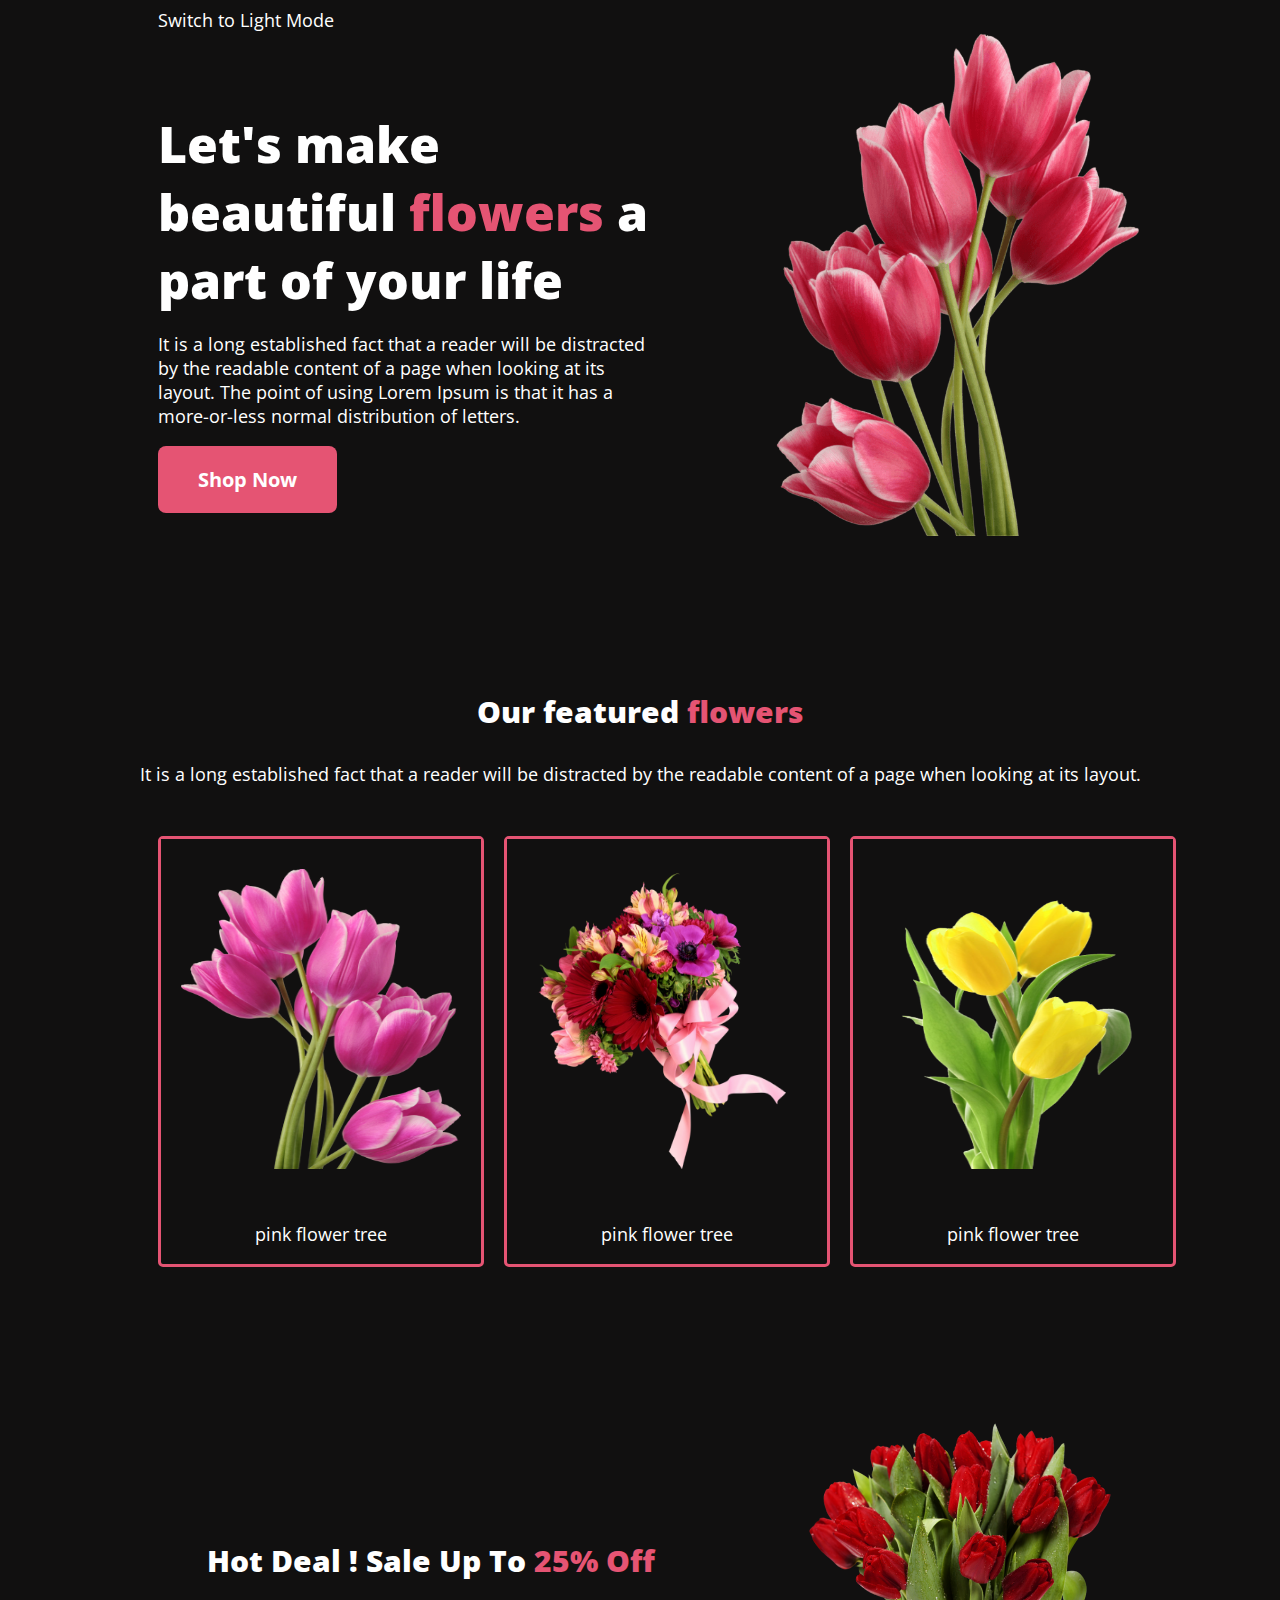
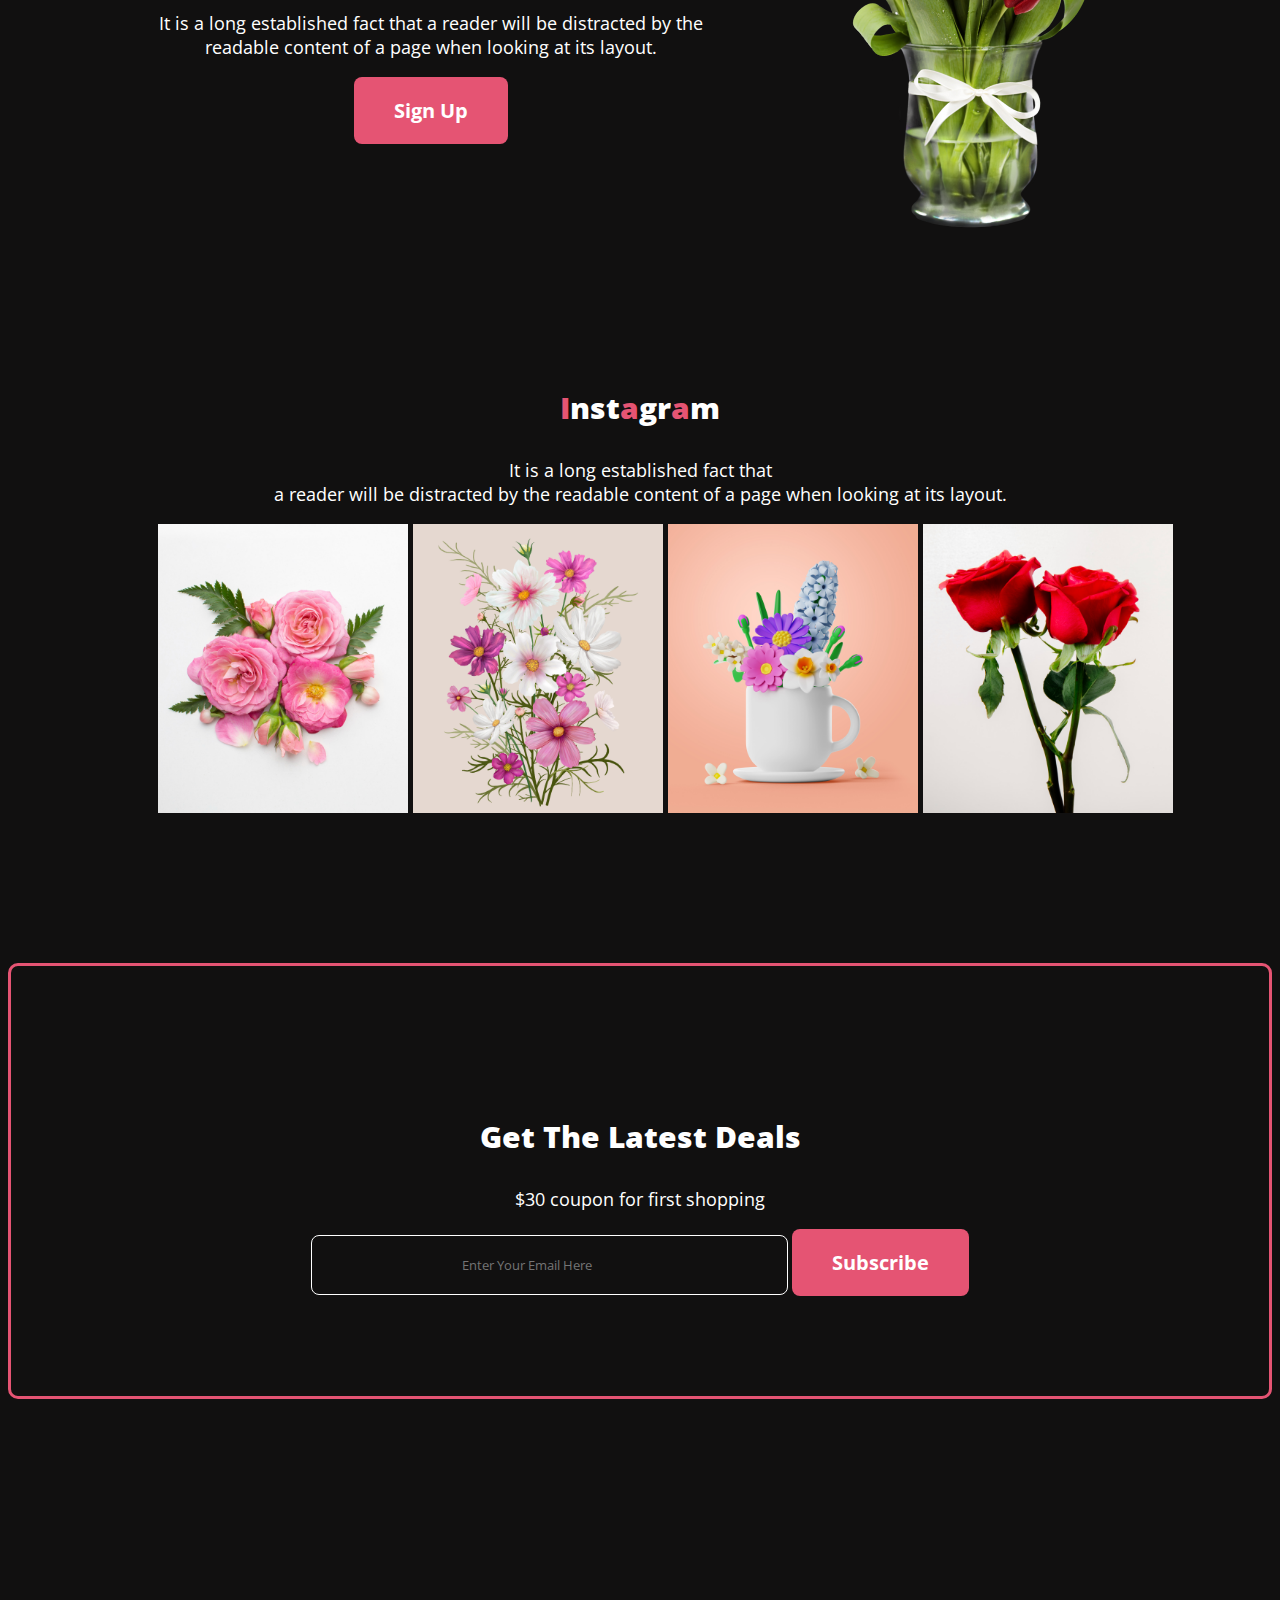
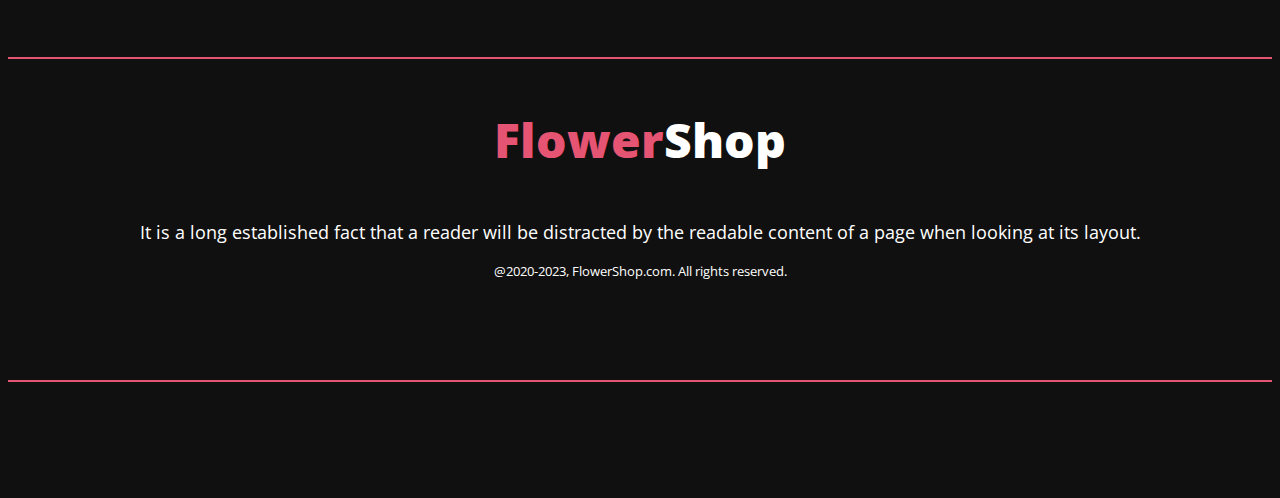
==== dark.html @ e39a1ce0 "added dark mode and site making done" ====
<!DOCTYPE html>
<html lang="en">
<head>
    <meta charset="UTF-8">
    <meta name="viewport" content="width=device-width, initial-scale=1.0">
    <title>Flowers</title>
    <link rel="stylesheet" href="styles/dark.css">
    <link rel="preconnect" href="https://fonts.googleapis.com">
    <link rel="preconnect" href="https://fonts.gstatic.com" crossorigin>
    <link href="https://fonts.googleapis.com/css2?family=Lato:wght@400;700&family=Open+Sans:wght@400;700;800&display=swap" rel="stylesheet">
</head>
<body>
    <main>
        <a class="common-text" href="index.html">Switch to Light Mode</a>
        <!--Banner portion-->
        <header class="banner">
            <div class="hcol">
                <h3 class="banner-title">Let's make beautiful <span style="color: #e55473;">flowers</span> a part of your life</h3>
                <p class="common-text">It is a long established fact that a reader will be distracted by the readable content of a page when looking at its layout. The point of using Lorem Ipsum is that it has a more-or-less normal distribution of letters.</p>
                <button class="common-button">Shop Now</button>
            </div>
            <div class="hcol">
                <img src="assets/pngwing 10.png" alt="">
            </div>
        </header>
        <!--featured portion-->
        <section class="featured">
            <h3 class="common-regular-text">Our featured <span style="color: #e55473;">flowers</span></h3>
            <p class="common-text">It is a long established fact that a reader will be distracted by the readable content of a page when looking at its layout.</p>
            <div class="featured-items">
                <div class="featured-flower-1"><img src="assets/pngwing 6.png" alt=""> <p class="common-text">pink flower tree</p></div>
                <div  class="featured-flower-2"><img src="assets/pngwing 5.png" alt=""><p class="common-text">pink flower tree</p></div>
                <div class="featured-flower-3"> <img src="assets/pngwing 7.png" alt=""><p class="common-text">pink flower tree</p></div>
            </div>
        </section>
        <!--hot deal portion-->
        <section class="hot-deal">
            <div class="hdealcol">
                <h3 class="common-regular-text">Hot Deal ! Sale Up To <span style="color: #E55473;">25% Off</span></h3>
                <p class="common-text">It is a long established fact that a reader will be distracted by the readable content of a page when looking at its layout.</p>
                <button class="common-button">
                Sign Up
                </button>
            </div>
            <img src="assets/pngwing 8.png" alt="">
        </section>
        <!--This is the instagram portion-->
        <section> 
            <h3 class="common-regular-text"><span style="color: #e55473;">I</span>nst<span style="color: #e55473;">a</span>gr<span style="color: #e55473;">a</span>m</h3>
            <p class="common-text" style="text-align: center; margin-top: 10px;">It is a long established fact that <br> a reader will be distracted by the readable content of a page when looking at its layout.</p>
            <div class="instagram">
                <img src="assets/Flower 01.png" alt="">
                <img src="assets/Rectangle 4.png" alt="">
                <img src="assets/Rectangle 5.png" alt="">
                <img src="assets/Rectangle 6.png" alt="">
            </div>
        </section>
        <section class="latest-deals">
                
                    <h3 style="margin-top: 50px;" class="common-regular-text">Get The Latest Deals</h3>
                    <p style="text-align: center;" class="common-text">$30 coupon for first shopping</p>
               
                <div class="submit-opt">
                <input placeholder="Enter Your Email Here" type="email"> 
                <button class="common-button">Subscribe</button>
                </div>
                

        </section>
    </main>
    <footer>
       <hr color="#E55473">
        <h3><span style="color: #e55473;">Flower</span>Shop</h3>
        <p style="color: white;" class="common-text">It is a long established fact that a reader will be distracted by the readable content of a page when looking at its layout.</p>
        <small><p style="color: white;">@2020-2023, FlowerShop.com. All rights reserved. </p></small>
        <hr style="margin-top: 100px;" color="#E55473">
    </footer>
</body>
</html>
---- styles/dark.css ----
*{ background: #111010;
    font-family: 'Lato', sans-serif;
    font-family: 'Open Sans', sans-serif;
}
main a{
    margin-left: 150px;
    color: white;
    text-decoration: none;
}
/*shared styles*/
section{
    background: #111010;
    margin-bottom: 150px;
}
.common-text{
    color: white;
    font-size: 18px;
    font-weight: 400;
}
.common-button{
    border-radius: 8px;
    background: #E55473;
    border: none;
    color: #FFF;
    padding: 20px 40px;
    font-size: 20px;
    font-weight: 700;
}
.common-regular-text{
    color: white;
    text-align: center;
    font-size: 30px;
    font-weight: 800;
    }
/*banner styles*/
.banner-title{
    color: white;
    font-size: 50px;
    font-weight: 800;
    width: 500px;
    margin-bottom: 10px;
}
.banner{
    display: flex;
    align-items: center;
    gap: 100px;
    padding: 0 150px;
    margin-bottom: 150px;
    background: #111010;
}
.banner img{
    width: 400px;
}
/*featured styles*/
.featured{
    text-align: center;
}
.featured-items{
    display: flex;
    gap: 20px ;
    text-align: center;
    padding: 0 150px;
    margin-top: 50px;
}
.featured-items img{
    width: 280px;
    height: 300px;
    padding: 30px 20px;
}
.featured-flower-1,.featured-flower-2,.featured-flower-3  {
    border: 3px solid #E55473;
    background: #111010;
    border-radius: 5px;

}

/*hot deal styles*/
.hot-deal{
    display: flex;
    align-items: center;
    gap: 100px;
    padding: 0 150px;
    text-align: center;
}
/*instagram styles*/

.instagram{
    display: flex;
    gap: 5px ;

    padding: 0 150px;
    justify-content: space-between;
}
.instagram img{
    width: 250px;
}
/*latest deal styles*/
.latest-deals{
   border: 3px solid #E55473;
   padding: 100px;
   border-radius: 10px;
    
}
.submit-opt{
    text-align: center;
}
.submit-opt input[type="email"]{
    padding: 20px 150px;
    border: 1px solid white;
    border-radius: 8px;
    color: white;
}
footer{
    text-align: center;
    background: #111010;
    padding: 100px 0;
    margin-top: 150px;
}
footer h3{
    color: white;
    font-size: 48px;
    font-weight: 800;
}
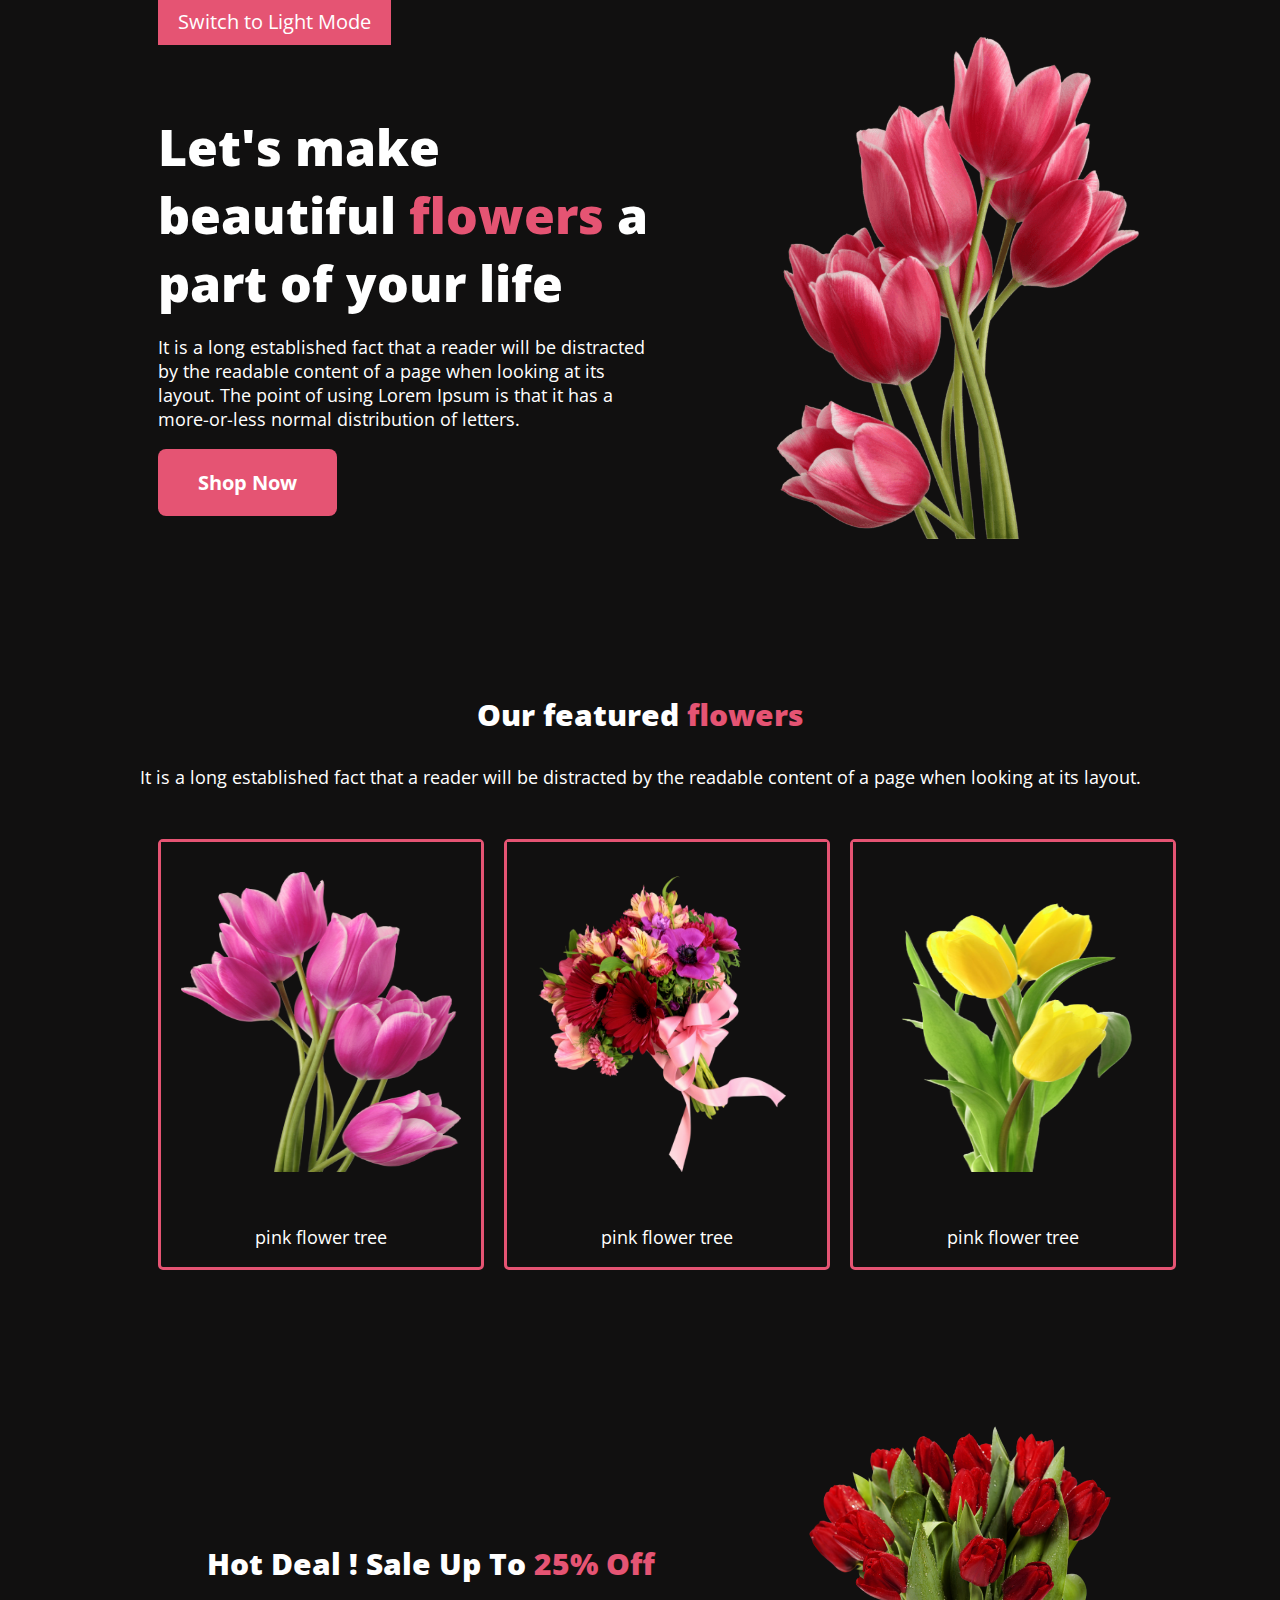
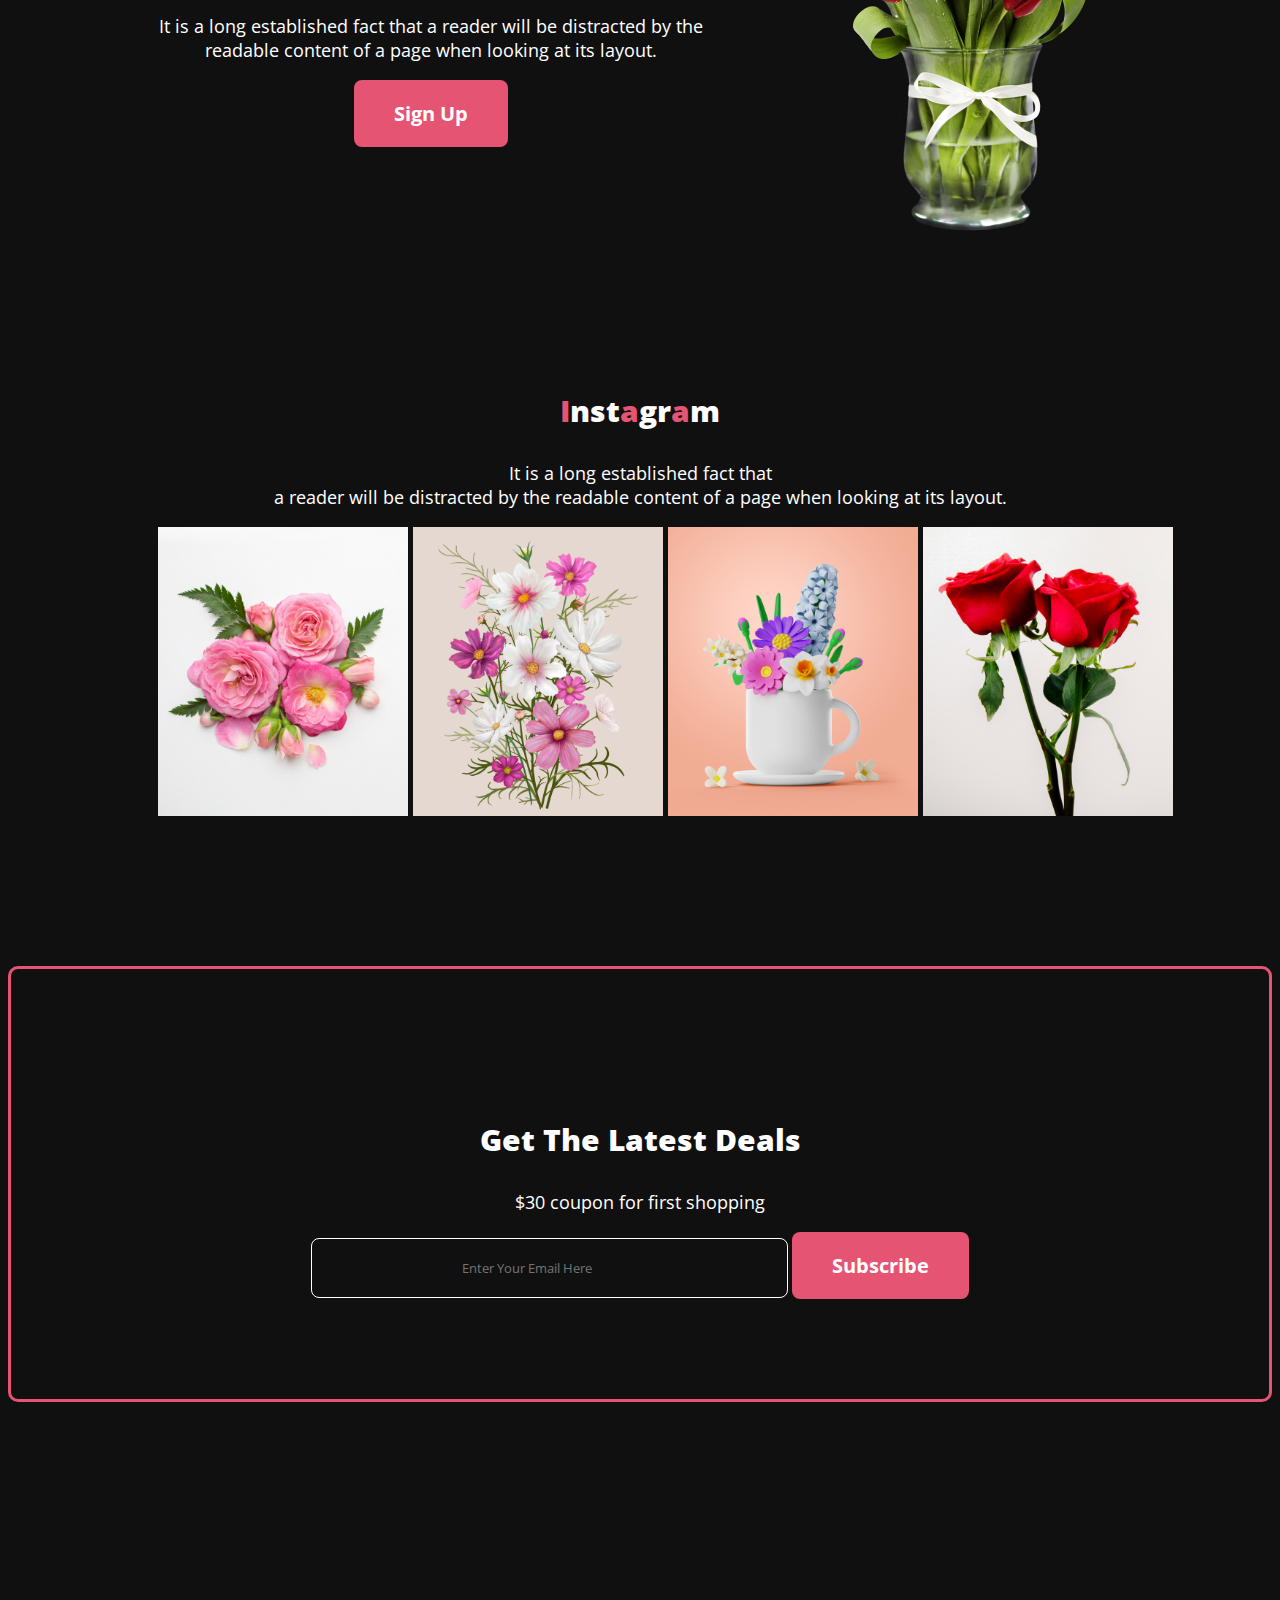
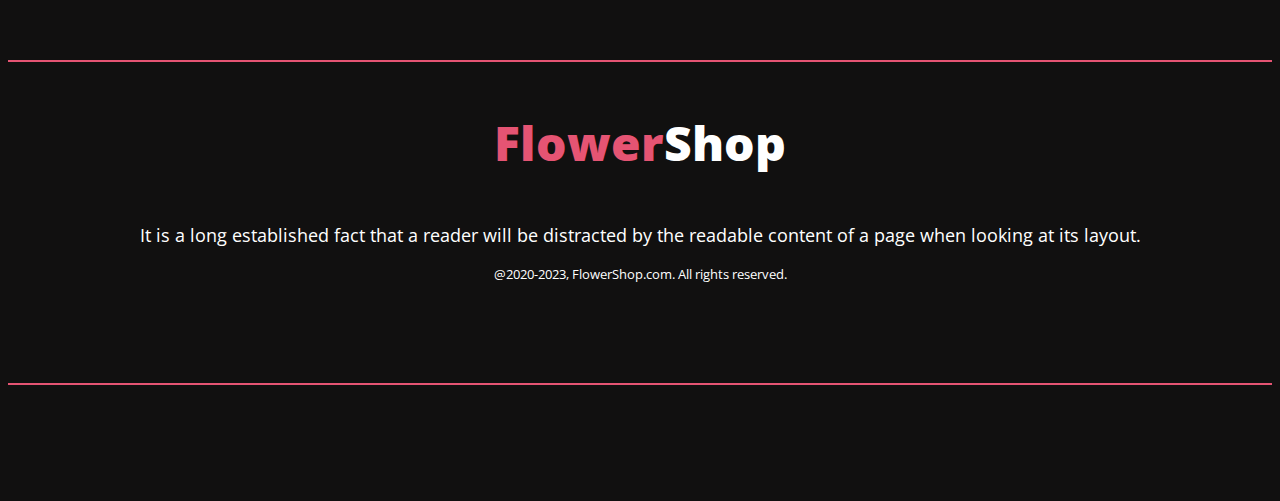
==== commit 7646d444: "All Done" ====
--- a/dark.html
+++ b/dark.html
@@ -11,7 +11,7 @@
 </head>
 <body>
     <main>
-        <a class="common-text" href="index.html">Switch to Light Mode</a>
+        <a href="index.html">Switch to Light Mode</a>
         <!--Banner portion-->
         <header class="banner">
             <div class="hcol">
--- a/styles/dark.css
+++ b/styles/dark.css
@@ -4,8 +4,11 @@
 }
 main a{
     margin-left: 150px;
-    color: white;
     text-decoration: none;
+    background: #E55473;
+    color: #FFF;
+    padding: 10px 20px;
+    font-size: 20px;
 }
 /*shared styles*/
 section{
